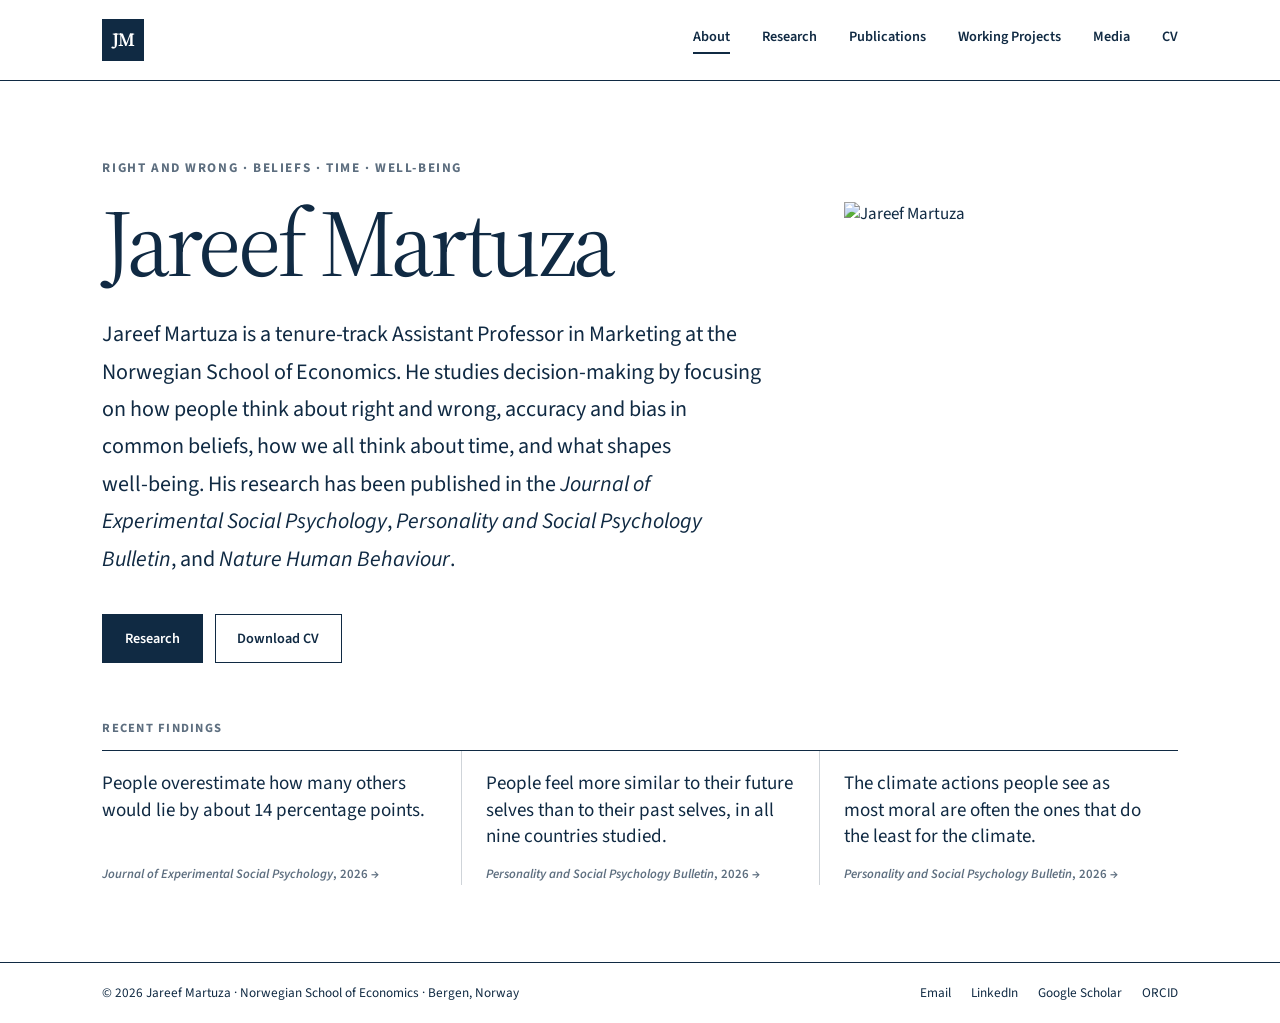
==== index.html @ 953b096f "Update descriptions, add big/small lies project, press links, link previews Descriptions for all pub" ====
<!DOCTYPE html><html lang="en"><head><meta charSet="utf-8"/><meta name="viewport" content="width=device-width, initial-scale=1"/><link rel="preload" href="/jareef-martuza.jpg" as="image"/><link rel="stylesheet" href="/styles.css"/><link rel="preload" href="https://fonts.googleapis.com/css2?family=Source+Sans+3:ital,wght@0,400;0,500;0,600;0,700;1,400;1,500&amp;family=Source+Serif+4:ital,opsz,wght@0,8..60,400;0,8..60,500;1,8..60,400&amp;display=swap" as="style"/><title>Jareef Martuza | Assistant Professor of Marketing</title><meta name="description" content="Academic website of Jareef Martuza, Assistant Professor in Marketing at the Norwegian School of Economics."/><meta property="og:title" content="Jareef Martuza | Assistant Professor of Marketing"/><meta property="og:description" content="Academic website of Jareef Martuza, Assistant Professor in Marketing at the Norwegian School of Economics."/><meta property="og:url" content="https://jareefmartuza.com"/><meta property="og:site_name" content="Jareef Martuza"/><meta property="og:type" content="website"/><meta property="og:image" content="https://jareefmartuza.com/jareef-martuza.jpg"/><meta property="og:image:alt" content="Jareef Martuza"/><meta name="twitter:card" content="summary"/><meta name="twitter:title" content="Jareef Martuza | Assistant Professor of Marketing"/><meta name="twitter:description" content="Academic website of Jareef Martuza, Assistant Professor in Marketing at the Norwegian School of Economics."/><meta name="twitter:image" content="https://jareefmartuza.com/jareef-martuza.jpg"/><link rel="shortcut icon" href="/favicon.svg"/><link rel="icon" href="/favicon.svg"/><link rel="preconnect" href="https://fonts.googleapis.com"/><link rel="preconnect" href="https://fonts.gstatic.com" crossorigin=""/><link rel="stylesheet" href="https://fonts.googleapis.com/css2?family=Source+Sans+3:ital,wght@0,400;0,500;0,600;0,700;1,400;1,500&amp;family=Source+Serif+4:ital,opsz,wght@0,8..60,400;0,8..60,500;1,8..60,400&amp;display=swap"/>
</head><body class="antialiased"><header class="site-header"><a href="/" class="wordmark" aria-label="Jareef Martuza, home">JM</a><nav aria-label="Main navigation"><a href="/" aria-current="page">About</a><a href="/research">Research</a><a href="/publications">Publications</a><a href="/projects">Working Projects</a><a href="/media">Media</a><a href="/cv">CV</a></nav></header><main><section class="intro"><div class="intro-grid"><div class="intro-copy"><p class="eyebrow">Right and wrong · Beliefs · Time · Well-being</p><h1 class="name">Jareef Martuza</h1><p class="bio">Jareef Martuza is a tenure-track Assistant Professor in Marketing at the Norwegian School of Economics. He studies decision-making by focusing on how people think about right and wrong, accuracy and bias in common beliefs, how we all think about time, and what shapes well‑being. His research has been published in the <em>Journal of Experimental Social Psychology</em>, <em>Personality and Social Psychology Bulletin</em>, and <em>Nature Human Behaviour</em>.</p><div class="intro-actions"><a href="/research" class="button">Research</a><a class="button button-ghost" href="/jareef-martuza-cv.pdf" target="_blank" rel="noreferrer">Download CV</a></div></div><div class="portrait"><img src="/jareef-martuza.jpg" alt="Jareef Martuza"/></div></div><div class="findings"><p class="label">Recent findings</p><div class="findings-grid"><a href="/publications#beliefs-versus-reality" class="finding"><p>People overestimate how many others would lie by about 14 percentage points.</p><span><em>Journal of Experimental Social Psychology</em>, 2026<!-- --> →</span></a><a href="/publications#self-projection" class="finding"><p>People feel more similar to their future selves than to their past selves, in all nine countries studied.</p><span><em>Personality and Social Psychology Bulletin</em>, 2026<!-- --> →</span></a><a href="/publications#morality-effectiveness" class="finding"><p>The climate actions people see as most moral are often the ones that do the least for the climate.</p><span><em>Personality and Social Psychology Bulletin</em>, 2026<!-- --> →</span></a></div></div></section></main><footer><p>© <!-- -->2026<!-- --> Jareef Martuza · Norwegian School of Economics · Bergen, Norway</p><p class="footer-links"><a href="mailto:jareef.martuza@nhh.no">Email</a><a href="https://www.linkedin.com/in/jareefbinmartuza/" target="_blank" rel="noreferrer">LinkedIn</a><a href="https://scholar.google.com/citations?user=S7nyevgAAAAJ" target="_blank" rel="noreferrer">Google Scholar</a><a href="https://orcid.org/0000-0002-6790-5846" target="_blank" rel="noreferrer">ORCID</a></p></footer></body></html>
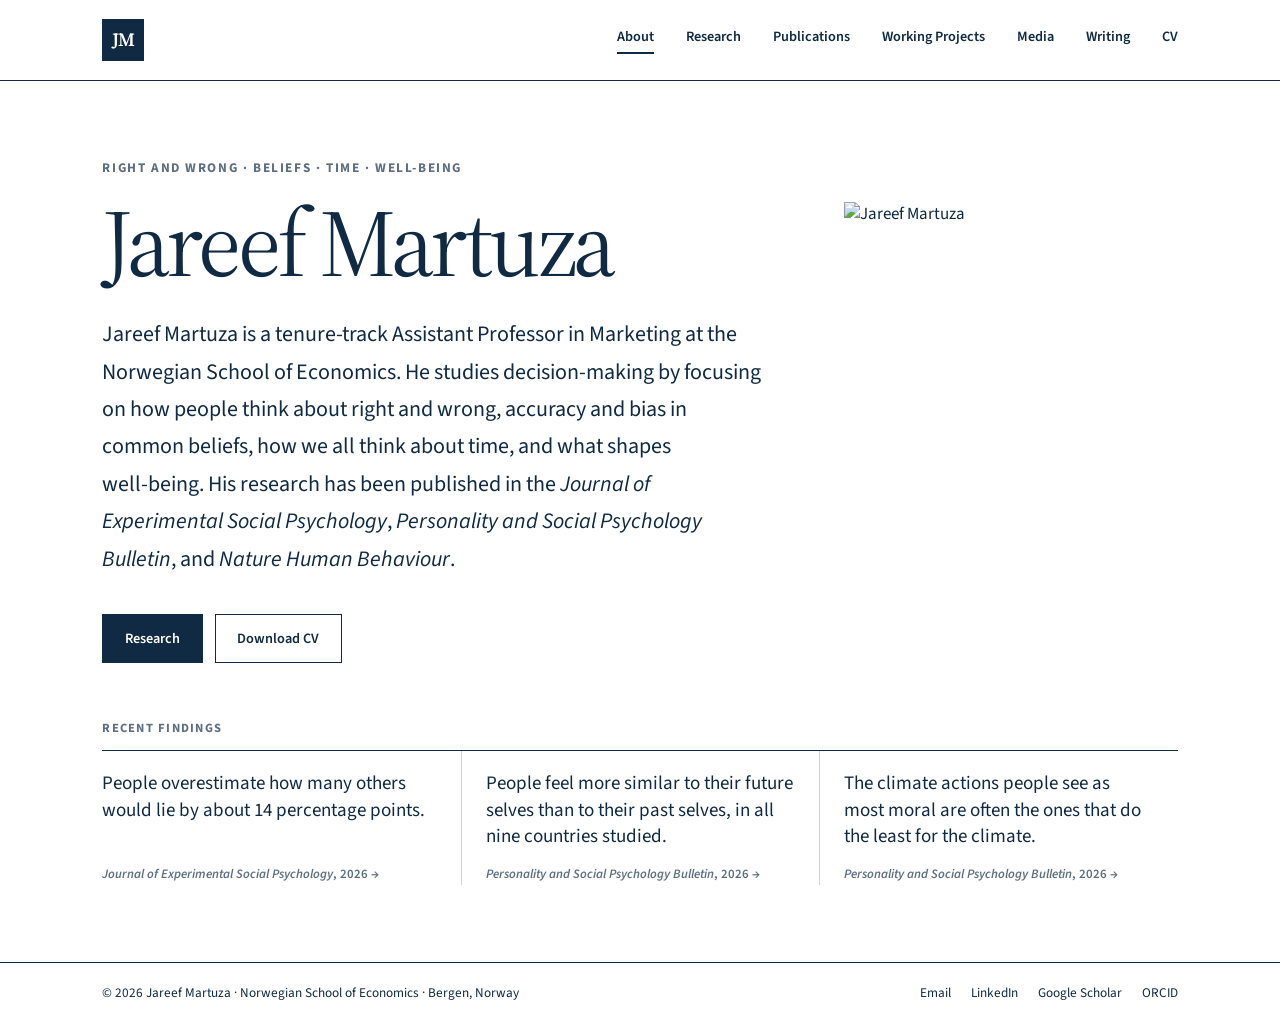
==== commit f614a4a0: "Add Writing page, self-comparison preprint, and new press Co-Authored-By: Claude Opus 5.5 <noreply@a" ====
--- a/index.html
+++ b/index.html
@@ -1,2 +1,2 @@
 <!DOCTYPE html><html lang="en"><head><meta charSet="utf-8"/><meta name="viewport" content="width=device-width, initial-scale=1"/><link rel="preload" href="/jareef-martuza.jpg" as="image"/><link rel="stylesheet" href="/styles.css"/><link rel="preload" href="https://fonts.googleapis.com/css2?family=Source+Sans+3:ital,wght@0,400;0,500;0,600;0,700;1,400;1,500&amp;family=Source+Serif+4:ital,opsz,wght@0,8..60,400;0,8..60,500;1,8..60,400&amp;display=swap" as="style"/><title>Jareef Martuza | Assistant Professor of Marketing</title><meta name="description" content="Academic website of Jareef Martuza, Assistant Professor in Marketing at the Norwegian School of Economics."/><meta property="og:title" content="Jareef Martuza | Assistant Professor of Marketing"/><meta property="og:description" content="Academic website of Jareef Martuza, Assistant Professor in Marketing at the Norwegian School of Economics."/><meta property="og:url" content="https://jareefmartuza.com"/><meta property="og:site_name" content="Jareef Martuza"/><meta property="og:type" content="website"/><meta property="og:image" content="https://jareefmartuza.com/jareef-martuza.jpg"/><meta property="og:image:alt" content="Jareef Martuza"/><meta name="twitter:card" content="summary"/><meta name="twitter:title" content="Jareef Martuza | Assistant Professor of Marketing"/><meta name="twitter:description" content="Academic website of Jareef Martuza, Assistant Professor in Marketing at the Norwegian School of Economics."/><meta name="twitter:image" content="https://jareefmartuza.com/jareef-martuza.jpg"/><link rel="shortcut icon" href="/favicon.svg"/><link rel="icon" href="/favicon.svg"/><link rel="preconnect" href="https://fonts.googleapis.com"/><link rel="preconnect" href="https://fonts.gstatic.com" crossorigin=""/><link rel="stylesheet" href="https://fonts.googleapis.com/css2?family=Source+Sans+3:ital,wght@0,400;0,500;0,600;0,700;1,400;1,500&amp;family=Source+Serif+4:ital,opsz,wght@0,8..60,400;0,8..60,500;1,8..60,400&amp;display=swap"/>
-</head><body class="antialiased"><header class="site-header"><a href="/" class="wordmark" aria-label="Jareef Martuza, home">JM</a><nav aria-label="Main navigation"><a href="/" aria-current="page">About</a><a href="/research">Research</a><a href="/publications">Publications</a><a href="/projects">Working Projects</a><a href="/media">Media</a><a href="/cv">CV</a></nav></header><main><section class="intro"><div class="intro-grid"><div class="intro-copy"><p class="eyebrow">Right and wrong · Beliefs · Time · Well-being</p><h1 class="name">Jareef Martuza</h1><p class="bio">Jareef Martuza is a tenure-track Assistant Professor in Marketing at the Norwegian School of Economics. He studies decision-making by focusing on how people think about right and wrong, accuracy and bias in common beliefs, how we all think about time, and what shapes well‑being. His research has been published in the <em>Journal of Experimental Social Psychology</em>, <em>Personality and Social Psychology Bulletin</em>, and <em>Nature Human Behaviour</em>.</p><div class="intro-actions"><a href="/research" class="button">Research</a><a class="button button-ghost" href="/jareef-martuza-cv.pdf" target="_blank" rel="noreferrer">Download CV</a></div></div><div class="portrait"><img src="/jareef-martuza.jpg" alt="Jareef Martuza"/></div></div><div class="findings"><p class="label">Recent findings</p><div class="findings-grid"><a href="/publications#beliefs-versus-reality" class="finding"><p>People overestimate how many others would lie by about 14 percentage points.</p><span><em>Journal of Experimental Social Psychology</em>, 2026<!-- --> →</span></a><a href="/publications#self-projection" class="finding"><p>People feel more similar to their future selves than to their past selves, in all nine countries studied.</p><span><em>Personality and Social Psychology Bulletin</em>, 2026<!-- --> →</span></a><a href="/publications#morality-effectiveness" class="finding"><p>The climate actions people see as most moral are often the ones that do the least for the climate.</p><span><em>Personality and Social Psychology Bulletin</em>, 2026<!-- --> →</span></a></div></div></section></main><footer><p>© <!-- -->2026<!-- --> Jareef Martuza · Norwegian School of Economics · Bergen, Norway</p><p class="footer-links"><a href="mailto:jareef.martuza@nhh.no">Email</a><a href="https://www.linkedin.com/in/jareefbinmartuza/" target="_blank" rel="noreferrer">LinkedIn</a><a href="https://scholar.google.com/citations?user=S7nyevgAAAAJ" target="_blank" rel="noreferrer">Google Scholar</a><a href="https://orcid.org/0000-0002-6790-5846" target="_blank" rel="noreferrer">ORCID</a></p></footer></body></html>+</head><body class="antialiased"><header class="site-header"><a href="/" class="wordmark" aria-label="Jareef Martuza, home">JM</a><nav aria-label="Main navigation"><a href="/" aria-current="page">About</a><a href="/research">Research</a><a href="/publications">Publications</a><a href="/projects">Working Projects</a><a href="/media">Media</a><a href="/writing">Writing</a><a href="/cv">CV</a></nav></header><main><section class="intro"><div class="intro-grid"><div class="intro-copy"><p class="eyebrow">Right and wrong · Beliefs · Time · Well-being</p><h1 class="name">Jareef Martuza</h1><p class="bio">Jareef Martuza is a tenure-track Assistant Professor in Marketing at the Norwegian School of Economics. He studies decision-making by focusing on how people think about right and wrong, accuracy and bias in common beliefs, how we all think about time, and what shapes well‑being. His research has been published in the <em>Journal of Experimental Social Psychology</em>, <em>Personality and Social Psychology Bulletin</em>, and <em>Nature Human Behaviour</em>.</p><div class="intro-actions"><a href="/research" class="button">Research</a><a class="button button-ghost" href="/jareef-martuza-cv.pdf" target="_blank" rel="noreferrer">Download CV</a></div></div><div class="portrait"><img src="/jareef-martuza.jpg" alt="Jareef Martuza"/></div></div><div class="findings"><p class="label">Recent findings</p><div class="findings-grid"><a href="/publications#beliefs-versus-reality" class="finding"><p>People overestimate how many others would lie by about 14 percentage points.</p><span><em>Journal of Experimental Social Psychology</em>, 2026<!-- --> →</span></a><a href="/publications#self-projection" class="finding"><p>People feel more similar to their future selves than to their past selves, in all nine countries studied.</p><span><em>Personality and Social Psychology Bulletin</em>, 2026<!-- --> →</span></a><a href="/publications#morality-effectiveness" class="finding"><p>The climate actions people see as most moral are often the ones that do the least for the climate.</p><span><em>Personality and Social Psychology Bulletin</em>, 2026<!-- --> →</span></a></div></div></section></main><footer><p>© <!-- -->2026<!-- --> Jareef Martuza · Norwegian School of Economics · Bergen, Norway</p><p class="footer-links"><a href="mailto:jareef.martuza@nhh.no">Email</a><a href="https://www.linkedin.com/in/jareefbinmartuza/" target="_blank" rel="noreferrer">LinkedIn</a><a href="https://scholar.google.com/citations?user=S7nyevgAAAAJ" target="_blank" rel="noreferrer">Google Scholar</a><a href="https://orcid.org/0000-0002-6790-5846" target="_blank" rel="noreferrer">ORCID</a></p></footer></body></html>
